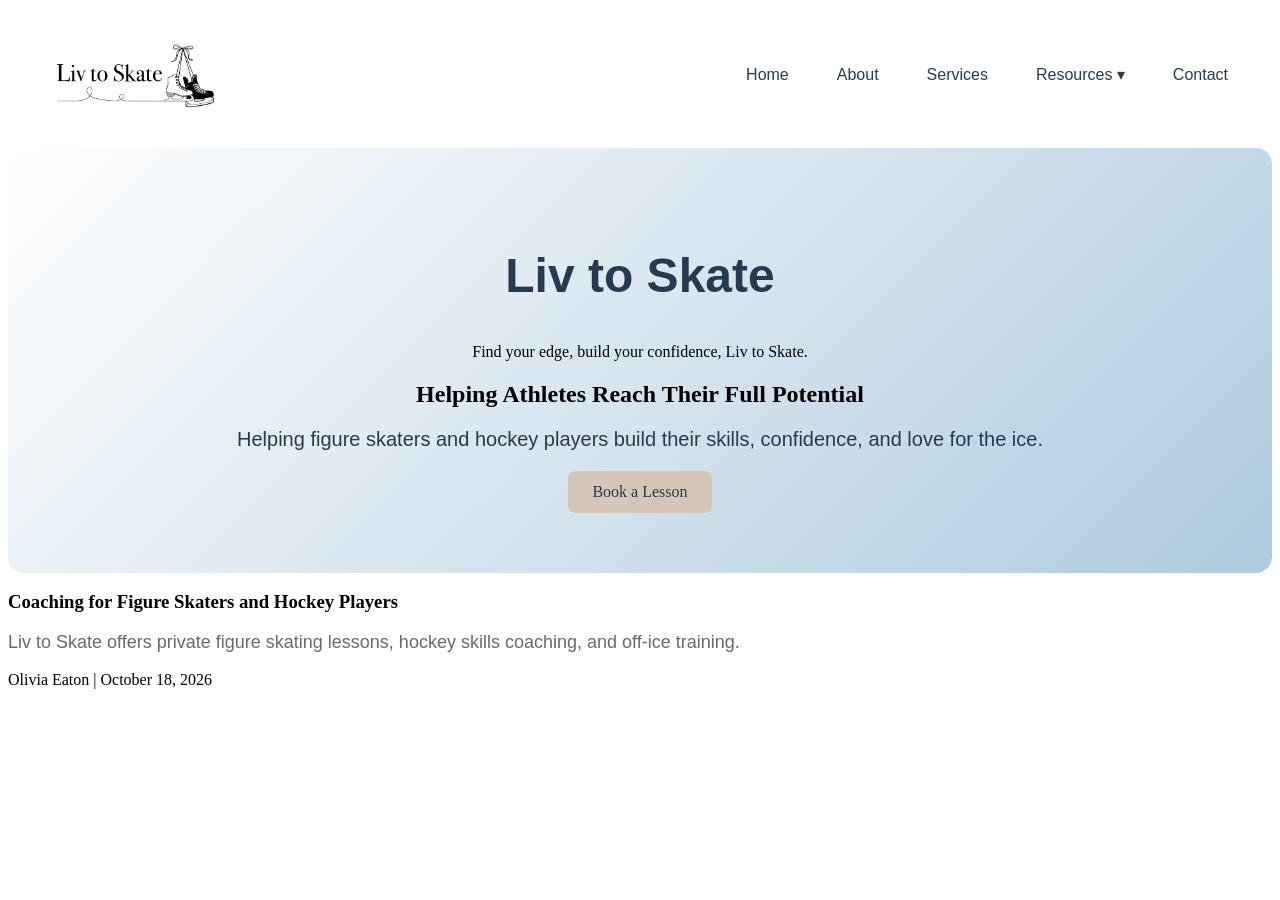
==== index.html @ de51279d "Update index.html Update home page navigation" ====
<!DOCTYPE html>
<html lang="en">
  <!--
    Name: Olivia Eaton
    File: index.html
    Date: 10/18/2026
    Course: Web Design And Development
    Description: Home page for the Liv to Skate website
  -->
  <head>
    <meta charset="utf-8">
    <meta name="viewport" content="width=device-width, initial-scale=1.0">
    <title>Liv to Skate | Home</title>
    <!-- Link to external CSS for styling -->
    <link rel="stylesheet" href="style.css">
    <link rel="stylesheet" href="nav.css">
  </head>
  <body>
    <!-- Header will contain the logo and navigation -->
    <header>
      <img src="logo.png" alt="Liv to Skate logo">
      <nav>
        <ul>
          <li><a href="index.html">Home</a></li>
          <li><a href="about.html">About</a></li>
          <li><a href="#">Services</a></li>
          <li class="dropdown">
            <a href="#">Resources ▾</a>
            <ul class="dropdown-menu">
              <li><a href="reflection.html">Reflection</a></li>
            </ul>
          </li>
          <li><a href="#">Contact</a></li>
        </ul>
      </nav>
    </header>
    <!-- Main page content will go here -->
    <section class="hero">
      <h1>Liv to Skate</h1>
      <blockquote>Find your edge, build your confidence, Liv to Skate.</blockquote>
      <h2>Helping Athletes Reach Their Full Potential</h2>
      <p>Helping figure skaters and hockey players build their skills, confidence, and love for the ice.</p>
      <a href="#">Book a Lesson</a>
    </section>
    <h3>Coaching for Figure Skaters and Hockey Players</h3>
    <p>Liv to Skate offers private figure skating lessons, hockey skills coaching, and off-ice training.</p>
    <!-- Footer contains the author and current date -->
    <footer>Olivia Eaton | October 18, 2026</footer>
  </body>
</html>
---- style.css ----
h1 {
  color: darkblue;
  font-size: 36px;
  font-family: "Trebuchet MS", Arial, sans-serif;
}

p {
  color: dimgray;
  font-size: 18px;
  font-family: Verdana, Geneva, sans-serif;
}
/* Hero Section */
.hero {
  background: linear-gradient(135deg, #FFFFFF, #AFCBDF);
  padding: 60px;
  text-align: center;
  border-radius: 16px;
}

.hero h1 {
  color: #263B50;
  font-size: 48px;
}

.hero p {
  color: #263B50;
  font-size: 20px;
}

.hero a {
  display: inline-block;
  background-color: #D4C7B8;
  color: #263B50;
  padding: 12px 24px;
  border-radius: 8px;
  text-decoration: none;
}

.hero a:hover {
  background-color: #263B50;
  color: #FFFFFF;
}

/* Services List */
ul {
  list-style-type: square;
  font-size: 18px;
  color: #263B50;
  background-color: #AFCBDF;
  padding: 24px 48px;
  margin: 20px 0;
  border: 2px solid #263B50;
  border-radius: 12px;
}

ul li {
  margin-bottom: 8px;
}

/* Reflection Page Box Model */
.reflection-box {
  background-color: #AFCBDF;
  padding: 24px;
  margin: 24px;
  border: 2px solid #263B50;
  border-radius: 12px;
}

/* Style the first letter of the first reflection paragraph */
.reflection-box p:first-of-type::first-letter {
  color: #263B50;
  font-size: 32px;
  font-weight: bold;
}

/* Indent the first line of every other reflection paragraph */
.reflection-box p:nth-of-type(even) {
  text-indent: 2em;
}
---- nav.css ----
header {
  display: flex;
  flex-wrap: wrap;
  align-items: center;
  justify-content: space-between;
  background-color: #FFFFFF;
  padding: 16px 32px;
}

nav ul {
  display: flex;
  flex-wrap: wrap;
  list-style-type: none;
  gap: 24px;
  margin: 0;
  padding: 0;
  background-color: transparent;
  border: none;
}

nav a {
  font-family: "Trebuchet MS", Arial, sans-serif;
  font-size: 16px;
  color: #263B50;
  text-decoration: none;
  padding: 10px 12px;
}

nav a:hover,
nav a:focus {
  background-color: #AFCBDF;
  border-radius: 6px;
}

header img {
  width: 180px;
  height: auto;
}

/* Two-Tier Dropdown Navigation */
nav .dropdown {
  position: relative;
}

nav .dropdown-menu {
  display: none;
  position: absolute;
  top: 100%;
  right: 0;
  min-width: 160px;
  background-color: #FFFFFF;
  padding: 8px 0;
  border: 1px solid #AFCBDF;
  border-radius: 6px;
  z-index: 10;
}

nav .dropdown:hover .dropdown-menu,
nav .dropdown:focus-within .dropdown-menu {
  display: block;
}

nav .dropdown-menu a {
  display: block;
  white-space: nowrap;
}
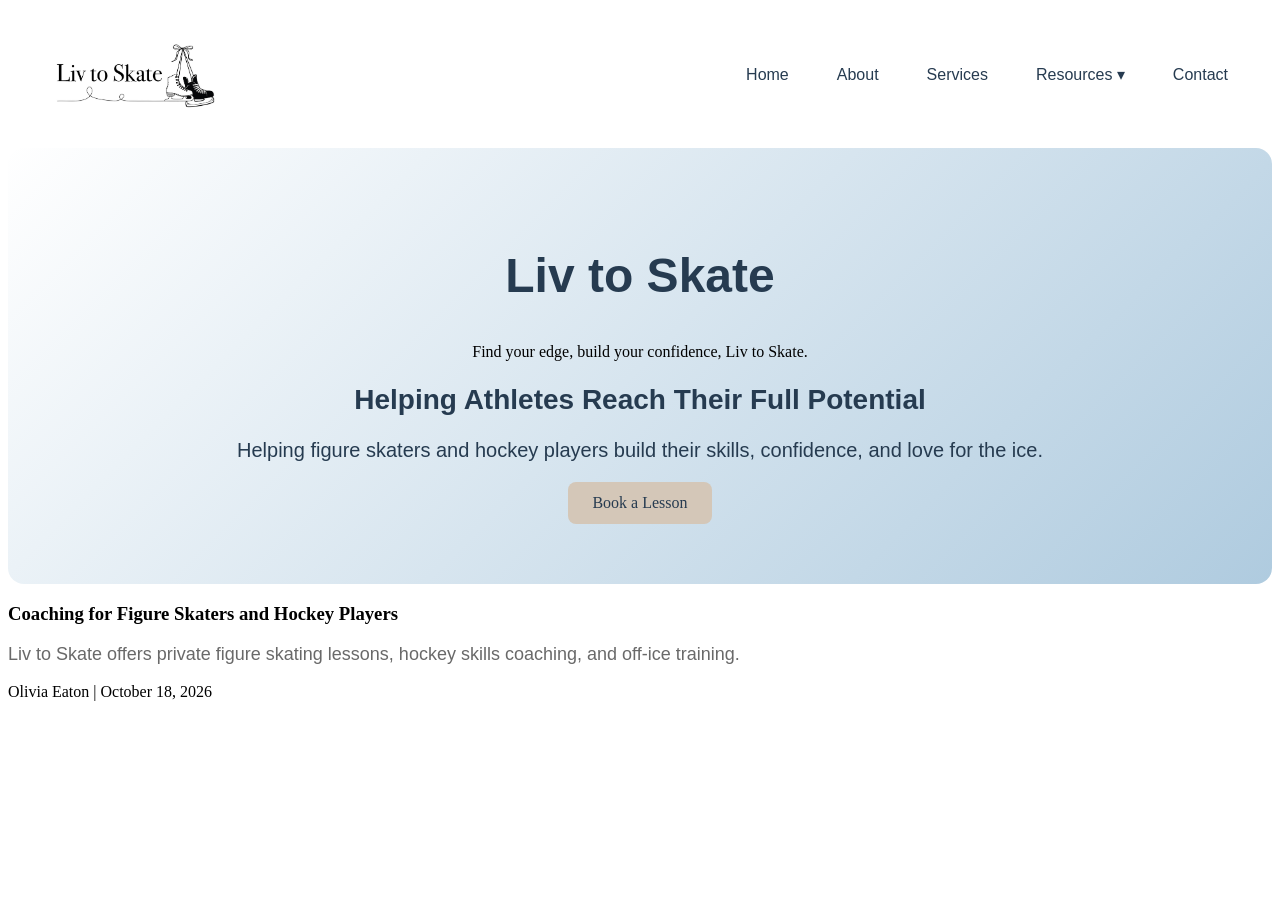
==== commit 897fafd8: "Update index.html Update home page resource links" ====
--- a/index.html
+++ b/index.html
@@ -25,9 +25,11 @@
           <li><a href="about.html">About</a></li>
           <li><a href="#">Services</a></li>
           <li class="dropdown">
-            <a href="#">Resources ▾</a>
+            <a href="reflection.html">Resources ▾</a>
             <ul class="dropdown-menu">
-              <li><a href="reflection.html">Reflection</a></li>
+              <li><a href="reflection.html#goals">Coaching Goals</a></li>
+              <li><a href="reflection.html#experience">Experience</a></li>
+              <li><a href="reflection.html#future">Future Goals</a></li>
             </ul>
           </li>
           <li><a href="#">Contact</a></li>
--- a/style.css
+++ b/style.css
@@ -20,6 +20,12 @@
 .hero h1 {
   color: #263B50;
   font-size: 48px;
+}
+
+h2 {
+  color: #263B50;
+  font-size: 28px;
+  font-family: "Trebuchet MS", Arial, sans-serif;
 }
 
 .hero p {
@@ -74,6 +80,6 @@
 }
 
 /* Indent the first line of every other reflection paragraph */
-.reflection-box p:nth-of-type(even) {
+.reflection-box p:nth-of-type(odd) {
   text-indent: 2em;
 }
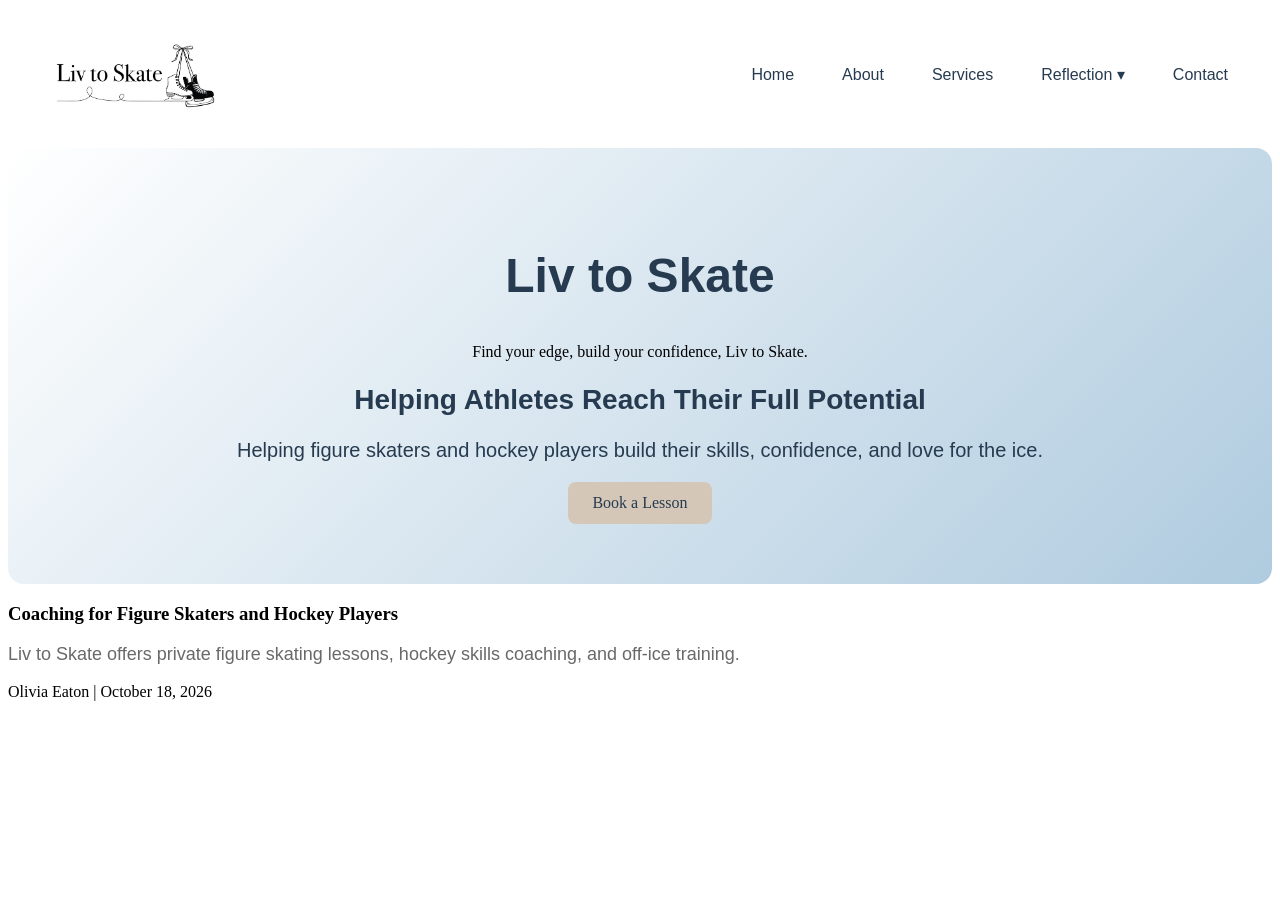
==== commit eed953ad: "Update index.html Rename Resources navigation link to Reflection" ====
--- a/index.html
+++ b/index.html
@@ -25,14 +25,14 @@
           <li><a href="about.html">About</a></li>
           <li><a href="#">Services</a></li>
           <li class="dropdown">
-            <a href="reflection.html">Resources ▾</a>
+            <a href="reflection.html">Reflection ▾</a>
             <ul class="dropdown-menu">
               <li><a href="reflection.html#goals">Coaching Goals</a></li>
               <li><a href="reflection.html#experience">Experience</a></li>
               <li><a href="reflection.html#future">Future Goals</a></li>
             </ul>
           </li>
-          <li><a href="#">Contact</a></li>
+          <li><a href="contact.html">Contact</a></li>
         </ul>
       </nav>
     </header>
--- a/style.css
+++ b/style.css
@@ -83,3 +83,414 @@
 .reflection-box p:nth-of-type(odd) {
   text-indent: 2em;
 }
+
+/* Highlight the selected reflection section */
+.reflection-box p:target,
+.reflection-box #experience:target + p {
+  background-color: #FFFFFF;
+  outline: 3px solid #263B50;
+  outline-offset: 4px;
+  border-radius: 6px;
+}
+
+/* About Page CSS Grid Layout */
+.about-grid {
+  display: grid;
+  grid-template-columns: minmax(260px, 0.8fr) minmax(0, 1.2fr);
+  grid-template-areas:
+    "photo biography"
+    "services locations"
+    "video video";
+  gap: 30px;
+  width: 100%;
+  max-width: 1200px;
+  margin: 40px auto;
+  padding: 0 24px;
+  box-sizing: border-box;
+}
+
+/* Shared appearance for the About page sections */
+.about-grid > section {
+  background-color: #F4F8FB;
+  padding: 24px;
+  border: 2px solid #263B50;
+  border-radius: 12px;
+  box-shadow: 0 4px 10px rgba(38, 59, 80, 0.25);
+  box-sizing: border-box;
+}
+
+/* Coach photograph area */
+.about-photo-section {
+  grid-area: photo;
+  padding: 0;
+  overflow: hidden;
+}
+
+.coach-photo {
+  display: block;
+  width: 100%;
+  max-width: none;
+  height: 100%;
+  min-height: 420px;
+  object-fit: cover;
+  object-position: center;
+  margin: 0;
+  border: none;
+  border-radius: 10px;
+  box-shadow: none;
+}
+
+/* Coach biography area */
+.about-biography {
+  grid-area: biography;
+}
+
+.about-biography h1 {
+  margin-top: 0;
+}
+
+.about-biography h2 {
+  margin-bottom: 16px;
+}
+
+.personal-description {
+  line-height: 1.6;
+  margin-bottom: 0;
+}
+
+/* Services area */
+.services-section {
+  grid-area: services;
+}
+
+.services-section h2 {
+  margin-top: 0;
+}
+
+/* Rink locations area */
+.locations-section {
+  grid-area: locations;
+}
+
+.locations-section h2 {
+  margin-top: 0;
+}
+
+/* Lists used inside the About page Grid */
+.about-grid .services-list,
+.about-grid .locations-list {
+  margin: 16px 0;
+}
+
+/* Coaching video area */
+.video-section {
+  grid-area: video;
+  text-align: center;
+}
+
+.video-section h2 {
+  margin-top: 0;
+}
+
+.resume-video {
+  display: block;
+  width: 100%;
+  max-width: 420px;
+  height: auto;
+  margin: 0 auto;
+  border: 3px solid #263B50;
+  border-radius: 12px;
+  box-shadow: 0 4px 10px rgba(38, 59, 80, 0.25);
+}
+
+/* About Page Tablet Layout */
+@media screen and (max-width: 900px) {
+  .about-grid {
+    grid-template-columns: 1fr 1fr;
+    grid-template-areas:
+      "photo biography"
+      "services services"
+      "locations video";
+    gap: 20px;
+  }
+
+  .coach-photo {
+    min-height: 360px;
+  }
+
+  .resume-video {
+    max-width: 100%;
+  }
+}
+
+/* About Page Mobile Layout */
+@media screen and (max-width: 650px) {
+  .about-grid {
+    grid-template-columns: 1fr;
+    grid-template-areas:
+      "photo"
+      "biography"
+      "services"
+      "locations"
+      "video";
+    margin: 24px auto;
+    padding: 0 15px;
+  }
+
+  .about-grid > section {
+    padding: 20px;
+  }
+
+  .about-photo-section {
+    padding: 0;
+  }
+
+  .coach-photo {
+    height: auto;
+    min-height: 0;
+  }
+}
+
+/* Hide print-only content on the regular webpage */
+.print-only {
+  display: none;
+}
+
+/* About Page Print Styles */
+@page {
+  margin: 1in;
+}
+
+@media print {
+  .about-page header,
+  .about-page h2,
+  .about-page .about-photo-section,
+  .about-page .services-section,
+  .about-page .locations-section,
+  .about-page .video-section,
+  .about-page .screen-only {
+    display: none;
+  }
+
+  .about-page .print-only {
+    display: block;
+  }
+
+  .about-page .about-grid {
+    display: block;
+    width: 100%;
+    max-width: none;
+    margin: 0;
+    padding: 0;
+  }
+
+  .about-page .about-biography {
+    display: block;
+    padding: 0;
+    border: none;
+    border-radius: 0;
+    box-shadow: none;
+    background: transparent;
+  }
+
+  .about-page,
+  .about-page h1,
+  .about-page p,
+  .about-page ul,
+  .about-page li,
+  .about-page footer {
+    color: #000000;
+    background: transparent;
+    border: none;
+    box-shadow: none;
+    font-family: Georgia, "Times New Roman", serif;
+  }
+
+  .about-page {
+    margin: 0;
+    padding: 0;
+  }
+
+  .about-page h1 {
+    font-size: 24pt;
+    margin: 0 0 12pt;
+  }
+
+  .about-page .personal-description {
+    font-size: 11pt;
+    line-height: 1.4;
+    margin: 0 0 12pt;
+  }
+
+  .about-page .education-details {
+    font-size: 11pt;
+    margin: 0 0 12pt;
+    padding-left: 20pt;
+  }
+
+  .about-page footer {
+    font-size: 10pt;
+    margin-top: 12pt;
+  }
+}
+
+/* Template Page Footer */
+.template-page footer {
+  background-image:
+    linear-gradient(rgba(255, 255, 255, 0.65), rgba(175, 203, 223, 0.65)),
+    url("media/footer-background.png");
+  background-size: cover;
+  background-position: center;
+  background-repeat: no-repeat;
+  color: #263B50;
+  padding: 24px;
+  margin-top: 40px;
+  border-top: 3px solid #263B50;
+  font-family: Verdana, Geneva, sans-serif;
+}
+
+.template-page footer p {
+  color: #263B50;
+  margin: 8px 0;
+}
+
+.template-page .contact-item {
+  display: flex;
+  align-items: center;
+  gap: 10px;
+}
+
+.template-page .contact-icon {
+  width: 28px;
+  height: 28px;
+  object-fit: contain;
+}
+
+/* Contact Page Form Styles */
+.contact-content {
+  width: 100%;
+  max-width: 760px;
+  margin: 40px auto;
+  padding: 0 24px;
+  box-sizing: border-box;
+}
+
+.contact-content > p {
+  color: #263B50;
+  line-height: 1.6;
+  margin-bottom: 24px;
+}
+
+.contact-form {
+  background-color: #F4F8FB;
+  padding: 30px;
+  border: 2px solid #263B50;
+  border-radius: 12px;
+  box-shadow: 0 4px 10px rgba(38, 59, 80, 0.25);
+}
+
+.form-group {
+  margin-bottom: 20px;
+}
+
+.form-group label {
+  display: block;
+  color: #263B50;
+  font-family: Verdana, Geneva, sans-serif;
+  font-size: 16px;
+  font-weight: bold;
+  margin-bottom: 8px;
+}
+
+.contact-form input,
+.contact-form select,
+.contact-form textarea {
+  display: block;
+  width: 100%;
+  padding: 12px;
+  border: 2px solid #AFCBDF;
+  border-radius: 8px;
+  box-sizing: border-box;
+  background-color: #FFFFFF;
+  color: #263B50;
+  font-family: Verdana, Geneva, sans-serif;
+  font-size: 16px;
+}
+
+.contact-form textarea {
+  resize: vertical;
+}
+
+.contact-form input:focus,
+.contact-form select:focus,
+.contact-form textarea:focus {
+  border-color: #263B50;
+  outline: 2px solid #D4C7B8;
+  outline-offset: 2px;
+}
+
+.contact-form button {
+  width: 100%;
+  background-color: #263B50;
+  color: #FFFFFF;
+  padding: 12px 24px;
+  border: 2px solid #263B50;
+  border-radius: 8px;
+  font-family: Verdana, Geneva, sans-serif;
+  font-size: 18px;
+  font-weight: bold;
+  cursor: pointer;
+}
+
+.contact-form button:hover {
+  background-color: #D4C7B8;
+  color: #263B50;
+}
+
+/* Contact Page Footer Styles */
+.contact-page footer {
+  background-image:
+    linear-gradient(rgba(255, 255, 255, 0.65), rgba(175, 203, 223, 0.65)),
+    url("media/footer-background.png");
+  background-size: cover;
+  background-position: center;
+  background-repeat: no-repeat;
+  color: #263B50;
+  padding: 24px;
+  margin-top: 40px;
+  border-top: 3px solid #263B50;
+  font-family: Verdana, Geneva, sans-serif;
+}
+
+.contact-page footer p {
+  color: #263B50;
+  margin: 8px 0;
+}
+
+.contact-page .contact-item {
+  display: flex;
+  align-items: center;
+  gap: 10px;
+}
+
+.contact-page .contact-icon {
+  width: 28px;
+  height: 28px;
+  object-fit: contain;
+}
+
+/* Contact Page Mobile Styles */
+@media screen and (max-width: 600px) {
+  .contact-content {
+    margin: 24px auto;
+    padding: 0 15px;
+  }
+
+  .contact-form {
+    padding: 20px;
+  }
+
+  .contact-page footer {
+    padding: 18px;
+  }
+}
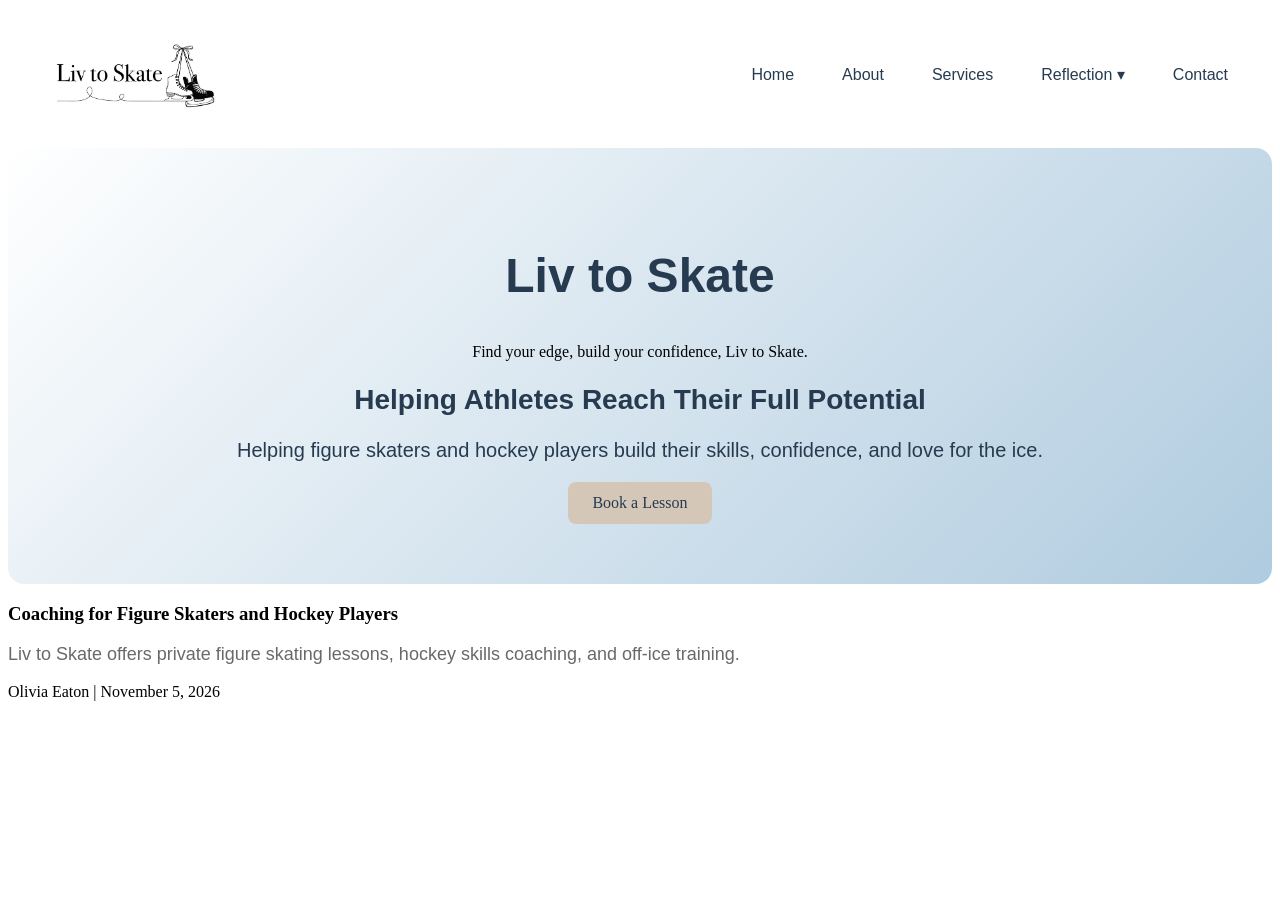
==== commit 9f049c35: "Update index.html Update home page navigation and comment header" ====
--- a/index.html
+++ b/index.html
@@ -3,7 +3,7 @@
   <!--
     Name: Olivia Eaton
     File: index.html
-    Date: 10/18/2026
+    Date: 11/5/2026
     Course: Web Design And Development
     Description: Home page for the Liv to Skate website
   -->
@@ -47,6 +47,6 @@
     <h3>Coaching for Figure Skaters and Hockey Players</h3>
     <p>Liv to Skate offers private figure skating lessons, hockey skills coaching, and off-ice training.</p>
     <!-- Footer contains the author and current date -->
-    <footer>Olivia Eaton | October 18, 2026</footer>
+    <footer>Olivia Eaton | November 5, 2026</footer>
   </body>
 </html>
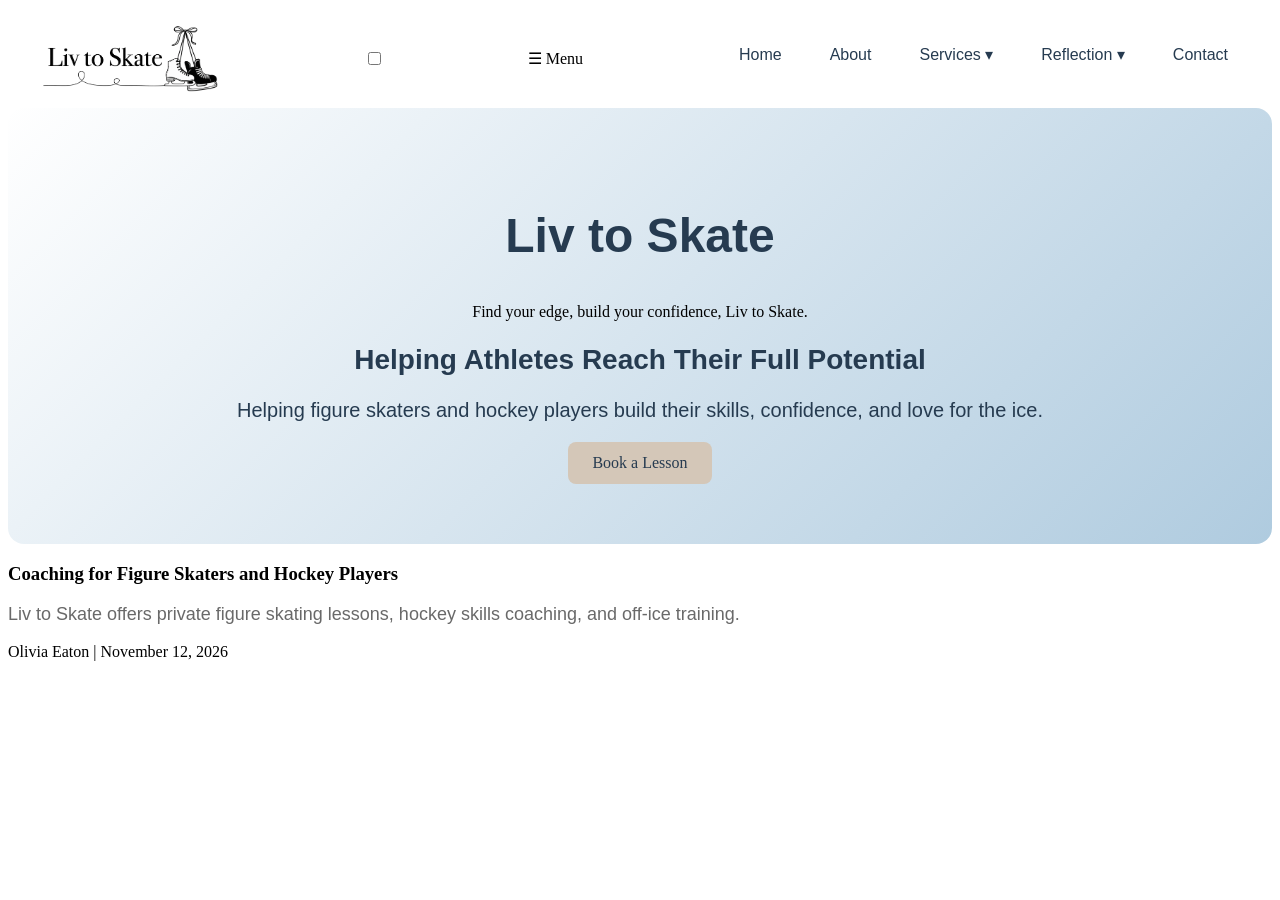
==== commit 9b7a214b: "Update index.html Add the transparent logo, mobile menu control, and Services anchor links" ====
--- a/index.html
+++ b/index.html
@@ -3,7 +3,7 @@
   <!--
     Name: Olivia Eaton
     File: index.html
-    Date: 11/5/2026
+    Date: 11/12/2026
     Course: Web Design And Development
     Description: Home page for the Liv to Skate website
   -->
@@ -18,12 +18,30 @@
   <body>
     <!-- Header will contain the logo and navigation -->
     <header>
-      <img src="logo.png" alt="Liv to Skate logo">
+      <img src="logo-transparent.png" alt="Liv to Skate logo">
+
+      <!-- Mobile navigation control -->
+      <input type="checkbox" id="menu-toggle" class="menu-toggle">
+      <label for="menu-toggle" class="menu-button">
+        <span aria-hidden="true">☰</span>
+        <span>Menu</span>
+      </label>
+
       <nav>
         <ul>
           <li><a href="index.html">Home</a></li>
           <li><a href="about.html">About</a></li>
-          <li><a href="#">Services</a></li>
+
+          <li class="dropdown">
+            <a href="project.html">Services ▾</a>
+            <ul class="dropdown-menu">
+              <li><a href="project.html#figure-skating">Figure Skating</a></li>
+              <li><a href="project.html#hockey-skills">Hockey Skills</a></li>
+              <li><a href="project.html#off-ice-training">Off-Ice Training</a></li>
+              <li><a href="project.html#choreography">Choreography</a></li>
+            </ul>
+          </li>
+
           <li class="dropdown">
             <a href="reflection.html">Reflection ▾</a>
             <ul class="dropdown-menu">
@@ -32,6 +50,7 @@
               <li><a href="reflection.html#future">Future Goals</a></li>
             </ul>
           </li>
+
           <li><a href="contact.html">Contact</a></li>
         </ul>
       </nav>
@@ -47,6 +66,6 @@
     <h3>Coaching for Figure Skaters and Hockey Players</h3>
     <p>Liv to Skate offers private figure skating lessons, hockey skills coaching, and off-ice training.</p>
     <!-- Footer contains the author and current date -->
-    <footer>Olivia Eaton | November 5, 2026</footer>
+    <footer>Olivia Eaton | November 12, 2026</footer>
   </body>
 </html>
--- a/style.css
+++ b/style.css
@@ -494,3 +494,146 @@
     padding: 18px;
   }
 }
+
+/* Services Project Page Grid Layout */
+.services-content {
+  width: 100%;
+  max-width: 1100px;
+  margin: 40px auto;
+  padding: 0 24px;
+  box-sizing: border-box;
+}
+
+.services-introduction {
+  text-align: center;
+  margin-bottom: 30px;
+}
+
+.services-introduction h1 {
+  margin-bottom: 12px;
+}
+
+.services-introduction p {
+  max-width: 800px;
+  margin: 0 auto;
+  color: #263B50;
+  line-height: 1.6;
+}
+
+/* Two-column service layout for larger screens */
+.services-grid {
+  display: grid;
+  grid-template-columns: repeat(2, minmax(0, 1fr));
+  gap: 24px;
+}
+
+.service-card {
+  background-color: #F4F8FB;
+  padding: 24px;
+  border: 2px solid #263B50;
+  border-radius: 12px;
+  box-shadow: 0 4px 10px rgba(38, 59, 80, 0.25);
+  box-sizing: border-box;
+  scroll-margin-top: 20px;
+}
+
+.service-card h2 {
+  margin-top: 0;
+  margin-bottom: 12px;
+}
+
+.service-card p {
+  line-height: 1.6;
+}
+
+.service-artifact {
+  margin-top: 20px;
+}
+
+.service-artifact h3 {
+  color: #263B50;
+  font-family: "Trebuchet MS", Arial, sans-serif;
+  font-size: 20px;
+  margin-bottom: 10px;
+}
+
+.service-artifact ul {
+  margin: 0;
+  padding: 18px 18px 18px 42px;
+}
+
+/* Highlight a service reached through an anchor link */
+.service-card:target {
+  outline: 4px solid #AFCBDF;
+  outline-offset: 4px;
+}
+
+/* Services Project Page Footer */
+.project-page footer {
+  background-image:
+    linear-gradient(rgba(255, 255, 255, 0.65), rgba(175, 203, 223, 0.65)),
+    url("media/footer-background.png");
+  background-size: cover;
+  background-position: center;
+  background-repeat: no-repeat;
+  color: #263B50;
+  padding: 24px;
+  margin-top: 40px;
+  border-top: 3px solid #263B50;
+  font-family: Verdana, Geneva, sans-serif;
+}
+
+.project-page footer p {
+  color: #263B50;
+  margin: 8px 0;
+}
+
+.project-page .contact-item {
+  display: flex;
+  align-items: center;
+  gap: 10px;
+}
+
+.project-page .contact-icon {
+  width: 28px;
+  height: 28px;
+  object-fit: contain;
+}
+
+/* Services Project Page Mobile Layout */
+@media screen and (max-width: 600px) {
+  .services-content {
+    margin: 24px auto;
+    padding: 0 15px;
+  }
+
+  .services-introduction h1 {
+    font-size: 32px;
+  }
+
+  .services-introduction p {
+    font-size: 16px;
+  }
+
+  .services-grid {
+    grid-template-columns: 1fr;
+    gap: 18px;
+  }
+
+  .service-card {
+    padding: 20px;
+  }
+
+  .service-card h2 {
+    font-size: 24px;
+  }
+
+  .service-card p,
+  .service-artifact ul {
+    font-size: 16px;
+  }
+
+  .project-page footer {
+    padding: 18px;
+  }
+}
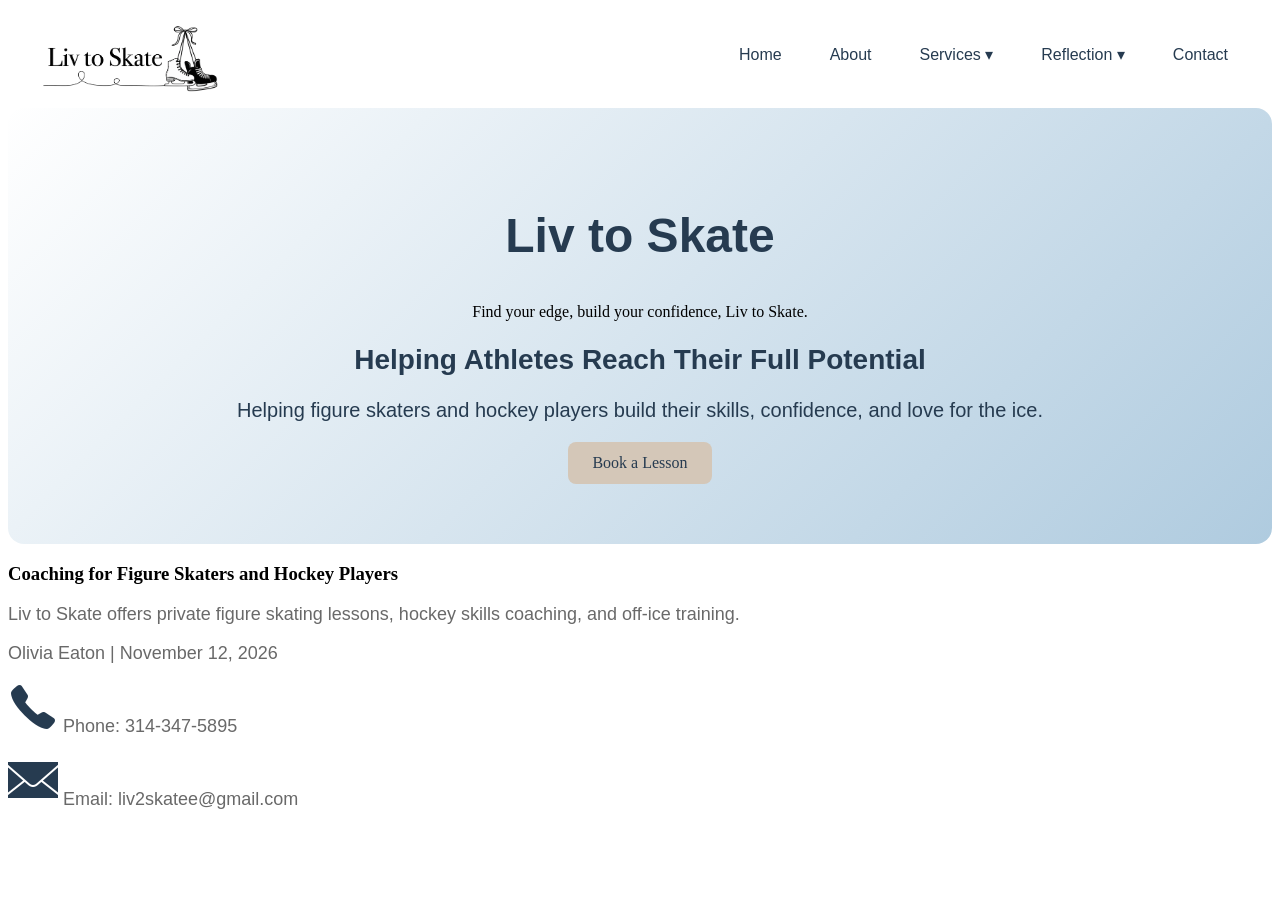
==== commit 63178207: "Update index.html Add phone and email icons to the Home page footer" ====
--- a/index.html
+++ b/index.html
@@ -66,6 +66,16 @@
     <h3>Coaching for Figure Skaters and Hockey Players</h3>
     <p>Liv to Skate offers private figure skating lessons, hockey skills coaching, and off-ice training.</p>
     <!-- Footer contains the author and current date -->
-    <footer>Olivia Eaton | November 12, 2026</footer>
+    <footer>
+      <p>Olivia Eaton | November 12, 2026</p>
+      <p class="contact-item">
+        <img class="contact-icon" src="phone-icon.png" alt="Phone icon">
+        Phone: 314-347-5895
+      </p>
+      <p class="contact-item">
+        <img class="contact-icon" src="email-icon.png" alt="Email icon">
+        Email: liv2skatee@gmail.com
+      </p>
+    </footer>
   </body>
 </html>
--- a/style.css
+++ b/style.css
@@ -195,7 +195,7 @@
 .resume-video {
   display: block;
   width: 100%;
-  max-width: 420px;
+  max-width: 300px;
   height: auto;
   margin: 0 auto;
   border: 3px solid #263B50;
--- a/nav.css
+++ b/nav.css
@@ -1,3 +1,9 @@
+/*
+  Name: Olivia Eaton
+  File: nav.css
+  Date: 11/12/2026
+  Description: Responsive navigation styles for the Liv to Skate website
+*/
 header {
   display: flex;
   flex-wrap: wrap;
@@ -64,3 +70,81 @@
   display: block;
   white-space: nowrap;
 }
+
+/* Hide the mobile navigation controls on larger screens */
+.menu-toggle {
+  position: absolute;
+  opacity: 0;
+  pointer-events: none;
+}
+
+.menu-button {
+  display: none;
+}
+
+/* Mobile Navigation */
+@media screen and (max-width: 600px) {
+  header {
+    padding: 16px;
+  }
+
+  header img {
+    width: 150px;
+  }
+
+  .menu-button {
+    display: flex;
+    align-items: center;
+    gap: 8px;
+    background-color: #263B50;
+    color: #FFFFFF;
+    padding: 10px 14px;
+    border-radius: 6px;
+    font-family: "Trebuchet MS", Arial, sans-serif;
+    font-size: 16px;
+    cursor: pointer;
+  }
+
+  header nav {
+    display: none;
+    width: 100%;
+  }
+
+  .menu-toggle:checked ~ nav {
+    display: block;
+  }
+
+  nav > ul {
+    flex-direction: column;
+    gap: 0;
+    width: 100%;
+    margin-top: 14px;
+  }
+
+  nav > ul > li {
+    width: 100%;
+  }
+
+  nav a {
+    display: block;
+    padding: 12px;
+  }
+
+  nav .dropdown-menu {
+    display: block;
+    position: static;
+    min-width: 0;
+    margin: 0 0 8px 16px;
+    padding: 0;
+    border: none;
+    border-left: 3px solid #AFCBDF;
+    border-radius: 0;
+    background-color: transparent;
+  }
+
+  nav .dropdown-menu a {
+    padding: 9px 12px 9px 20px;
+    white-space: normal;
+    font-size: 15px;
+  }
+}
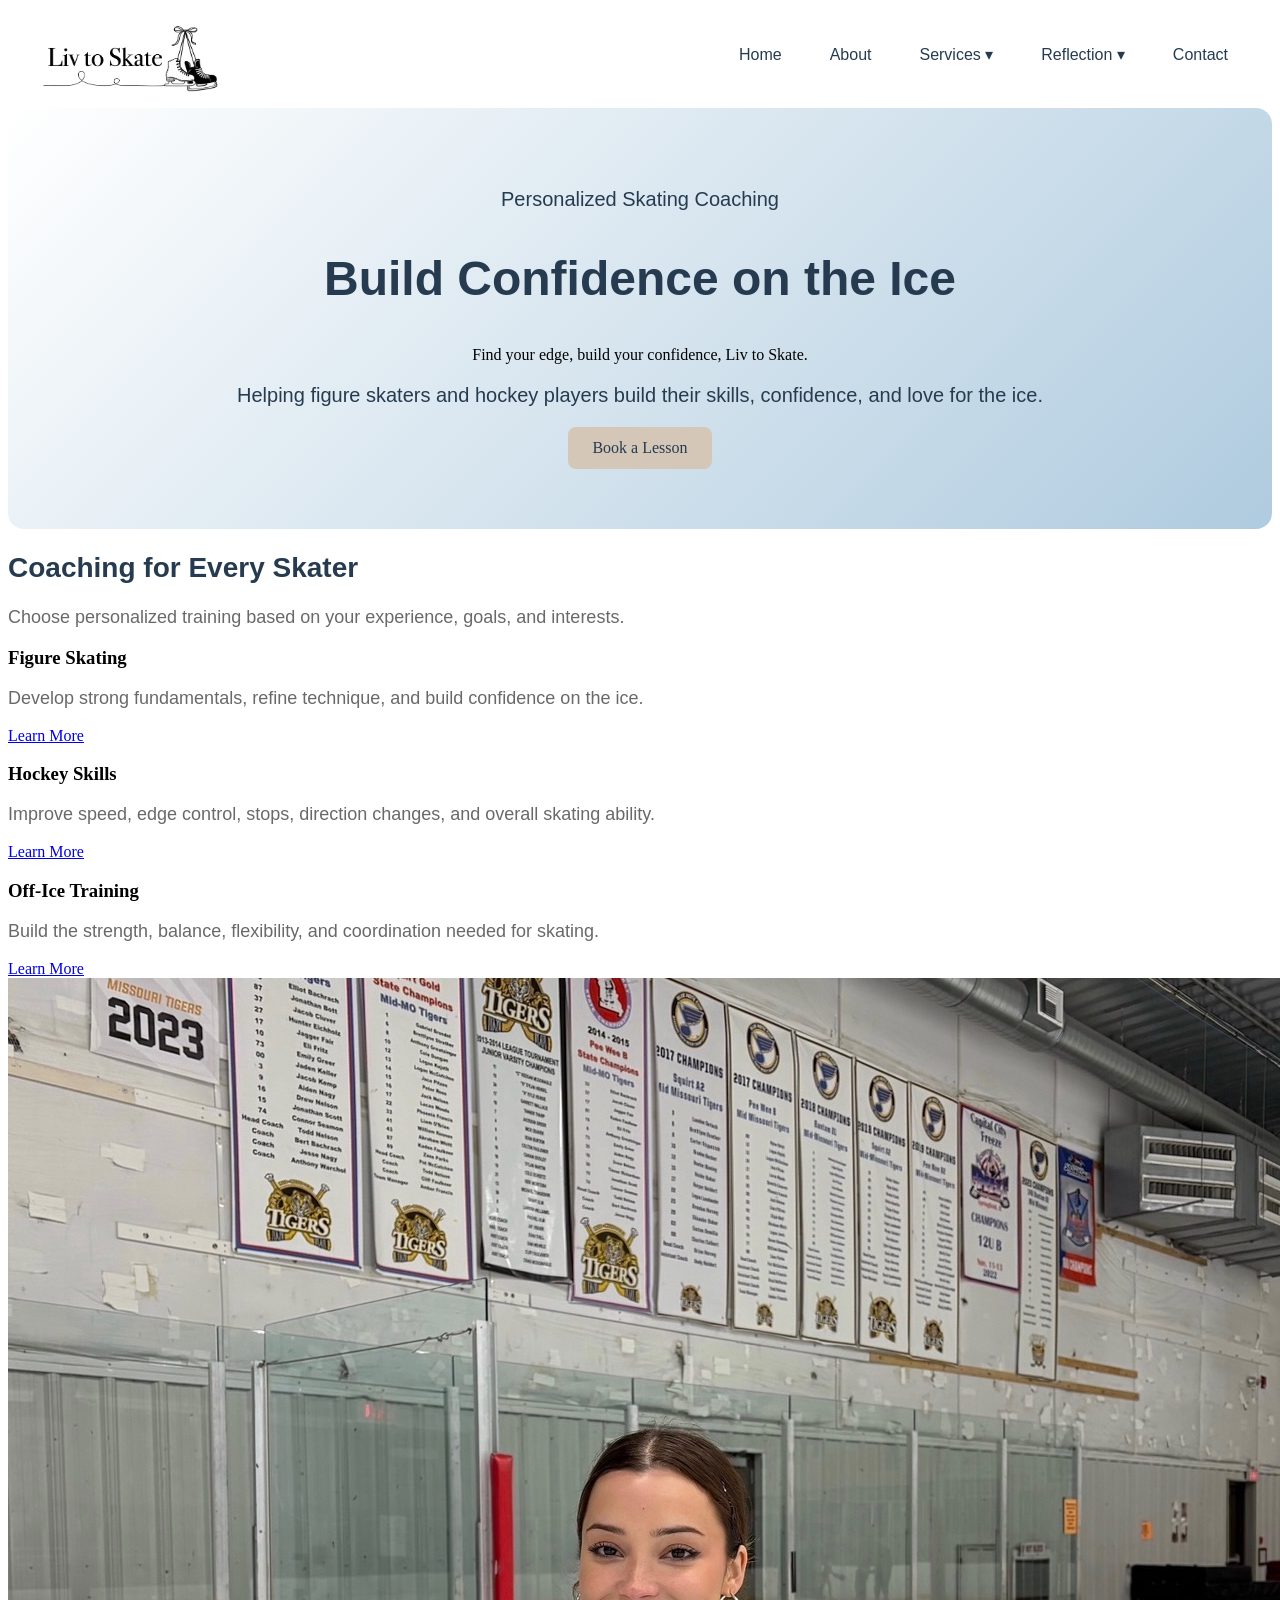
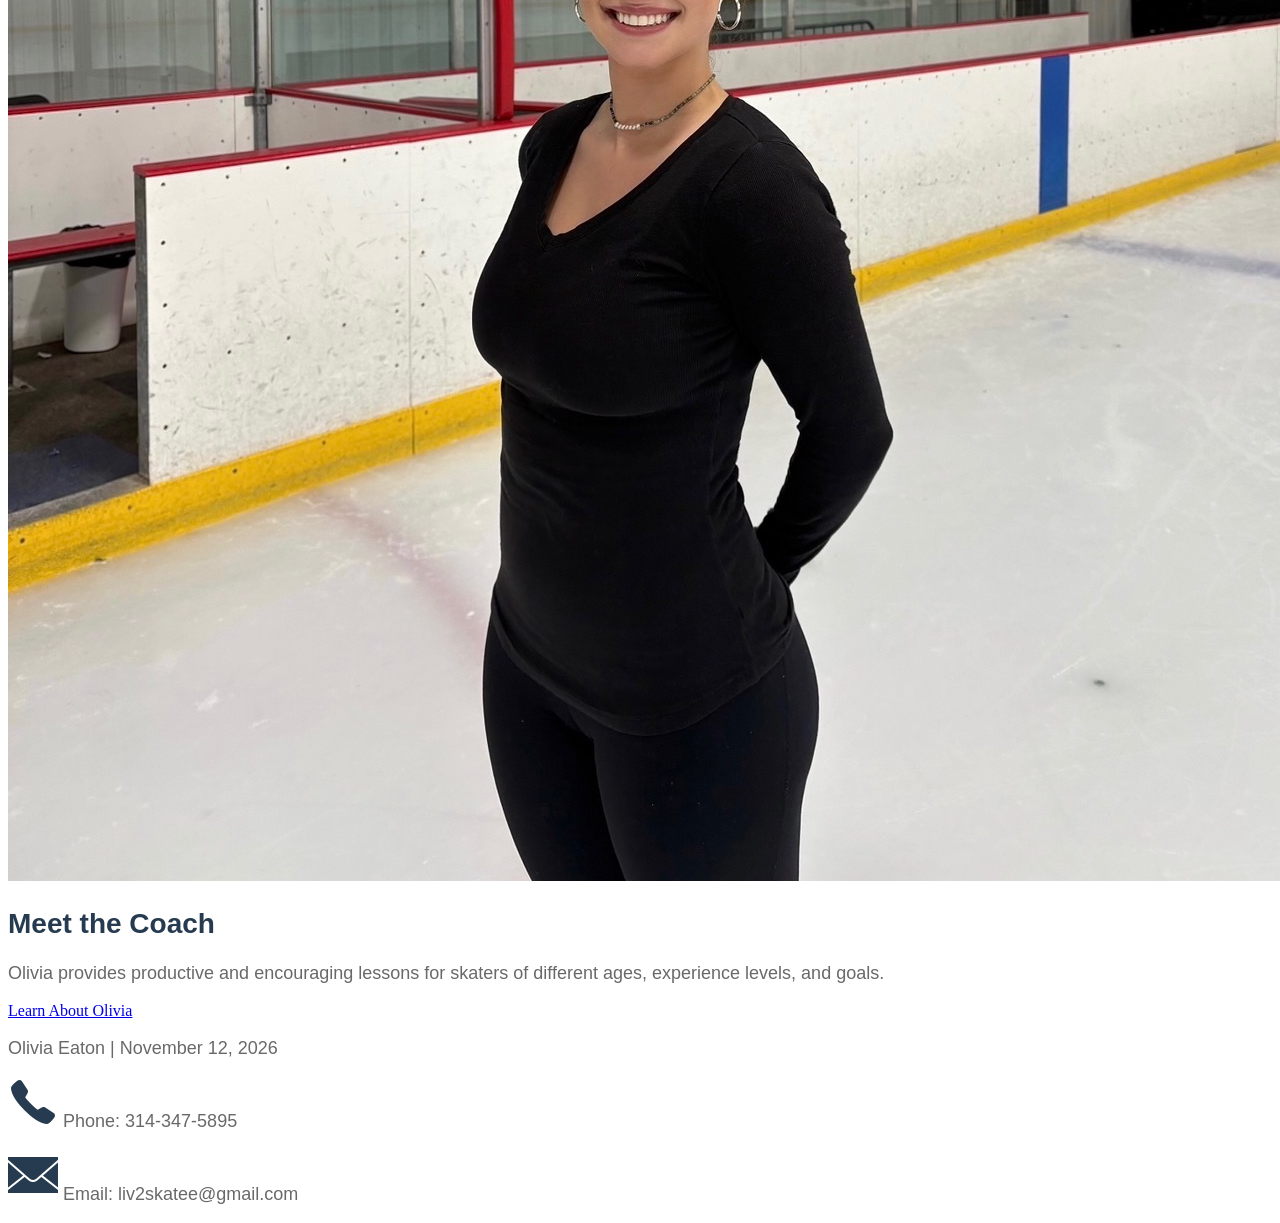
==== commit 0b7ff882: "Update index.html Improve homepage content and structure" ====
--- a/index.html
+++ b/index.html
@@ -15,7 +15,7 @@
     <link rel="stylesheet" href="style.css">
     <link rel="stylesheet" href="nav.css">
   </head>
-  <body>
+  <body class="home-page">
     <!-- Header will contain the logo and navigation -->
     <header>
       <img src="logo-transparent.png" alt="Liv to Skate logo">
@@ -55,16 +55,50 @@
         </ul>
       </nav>
     </header>
-    <!-- Main page content will go here -->
-    <section class="hero">
-      <h1>Liv to Skate</h1>
-      <blockquote>Find your edge, build your confidence, Liv to Skate.</blockquote>
-      <h2>Helping Athletes Reach Their Full Potential</h2>
-      <p>Helping figure skaters and hockey players build their skills, confidence, and love for the ice.</p>
-      <a href="#">Book a Lesson</a>
-    </section>
-    <h3>Coaching for Figure Skaters and Hockey Players</h3>
-    <p>Liv to Skate offers private figure skating lessons, hockey skills coaching, and off-ice training.</p>
+    <!-- Main homepage content -->
+    <main class="home-content">
+      <section class="hero">
+        <p class="hero-eyebrow">Personalized Skating Coaching</p>
+        <h1>Build Confidence on the Ice</h1>
+        <blockquote>Find your edge, build your confidence, Liv to Skate.</blockquote>
+        <p>Helping figure skaters and hockey players build their skills, confidence, and love for the ice.</p>
+        <a class="hero-button" href="contact.html">Book a Lesson</a>
+      </section>
+  
+      <section class="home-services" aria-labelledby="home-services-heading">
+        <h2 id="home-services-heading">Coaching for Every Skater</h2>
+        <p>Choose personalized training based on your experience, goals, and interests.</p>
+  
+        <div class="home-service-grid">
+          <article class="home-service-card">
+            <h3>Figure Skating</h3>
+            <p>Develop strong fundamentals, refine technique, and build confidence on the ice.</p>
+            <a href="project.html#figure-skating">Learn More</a>
+          </article>
+  
+          <article class="home-service-card">
+            <h3>Hockey Skills</h3>
+            <p>Improve speed, edge control, stops, direction changes, and overall skating ability.</p>
+            <a href="project.html#hockey-skills">Learn More</a>
+          </article>
+  
+          <article class="home-service-card">
+            <h3>Off-Ice Training</h3>
+            <p>Build the strength, balance, flexibility, and coordination needed for skating.</p>
+            <a href="project.html#off-ice-training">Learn More</a>
+          </article>
+        </div>
+      </section>
+  
+      <section class="home-coach">
+        <img src="media/olivia-coach-profile.jpg" alt="Olivia Eaton standing beside the ice rink">
+        <div>
+          <h2>Meet the Coach</h2>
+          <p>Olivia provides productive and encouraging lessons for skaters of different ages, experience levels, and goals.</p>
+          <a href="about.html">Learn About Olivia</a>
+        </div>
+      </section>
+    </main>
     <!-- Footer contains the author and current date -->
     <footer>
       <p>Olivia Eaton | November 12, 2026</p>
--- a/style.css
+++ b/style.css
@@ -1,3 +1,9 @@
+/*
+  Name: Olivia Eaton
+  File: style.css
+  Date: 11/12/2026
+  Description: Main layout and page styles for the Liv to Skate website
+*/
 h1 {
   color: darkblue;
   font-size: 36px;
@@ -567,7 +573,59 @@
   outline: 4px solid #AFCBDF;
   outline-offset: 4px;
 }
-
+/* Responsive Service Comparison Table */
+.lesson-table-section {
+  margin-top: 40px;
+}
+
+.lesson-table-section h2 {
+  text-align: center;
+}
+
+.table-container {
+  width: 100%;
+  overflow-x: auto;
+}
+
+.services-table {
+  width: 100%;
+  border: 3px solid #263B50;
+  border-collapse: collapse;
+  background-color: #FFFFFF;
+  font-family: Verdana, Geneva, sans-serif;
+}
+
+.services-table caption {
+  caption-side: top;
+  color: #263B50;
+  padding: 12px;
+  font-size: 18px;
+  font-weight: bold;
+}
+
+.services-table th,
+.services-table td {
+  padding: 14px;
+  border: 1px solid #263B50;
+  text-align: left;
+}
+
+.services-table thead th {
+  background-color: #263B50;
+  color: #FFFFFF;
+}
+
+.services-table tbody th {
+  color: #263B50;
+}
+
+.services-table tbody tr:nth-child(odd) {
+  background-color: #AFCBDF;
+}
+
+.services-table tbody tr:nth-child(even) {
+  background-color: #F4F8FB;
+}
 /* Services Project Page Footer */
 .project-page footer {
   background-image:
@@ -633,6 +691,16 @@
     font-size: 16px;
   }
 
+  .services-table {
+    min-width: 620px;
+    font-size: 14px;
+  }
+
+  .services-table th,
+  .services-table td {
+    padding: 10px;
+  }
+  
   .project-page footer {
     padding: 18px;
   }
--- a/nav.css
+++ b/nav.css
@@ -147,4 +147,11 @@
     white-space: normal;
     font-size: 15px;
   }
+
+  /* Hide dropdown submenus in mobile view */
+  nav .dropdown-menu,
+  nav .dropdown:hover .dropdown-menu,
+  nav .dropdown:focus-within .dropdown-menu {
+    display: none;
+  }
 }
